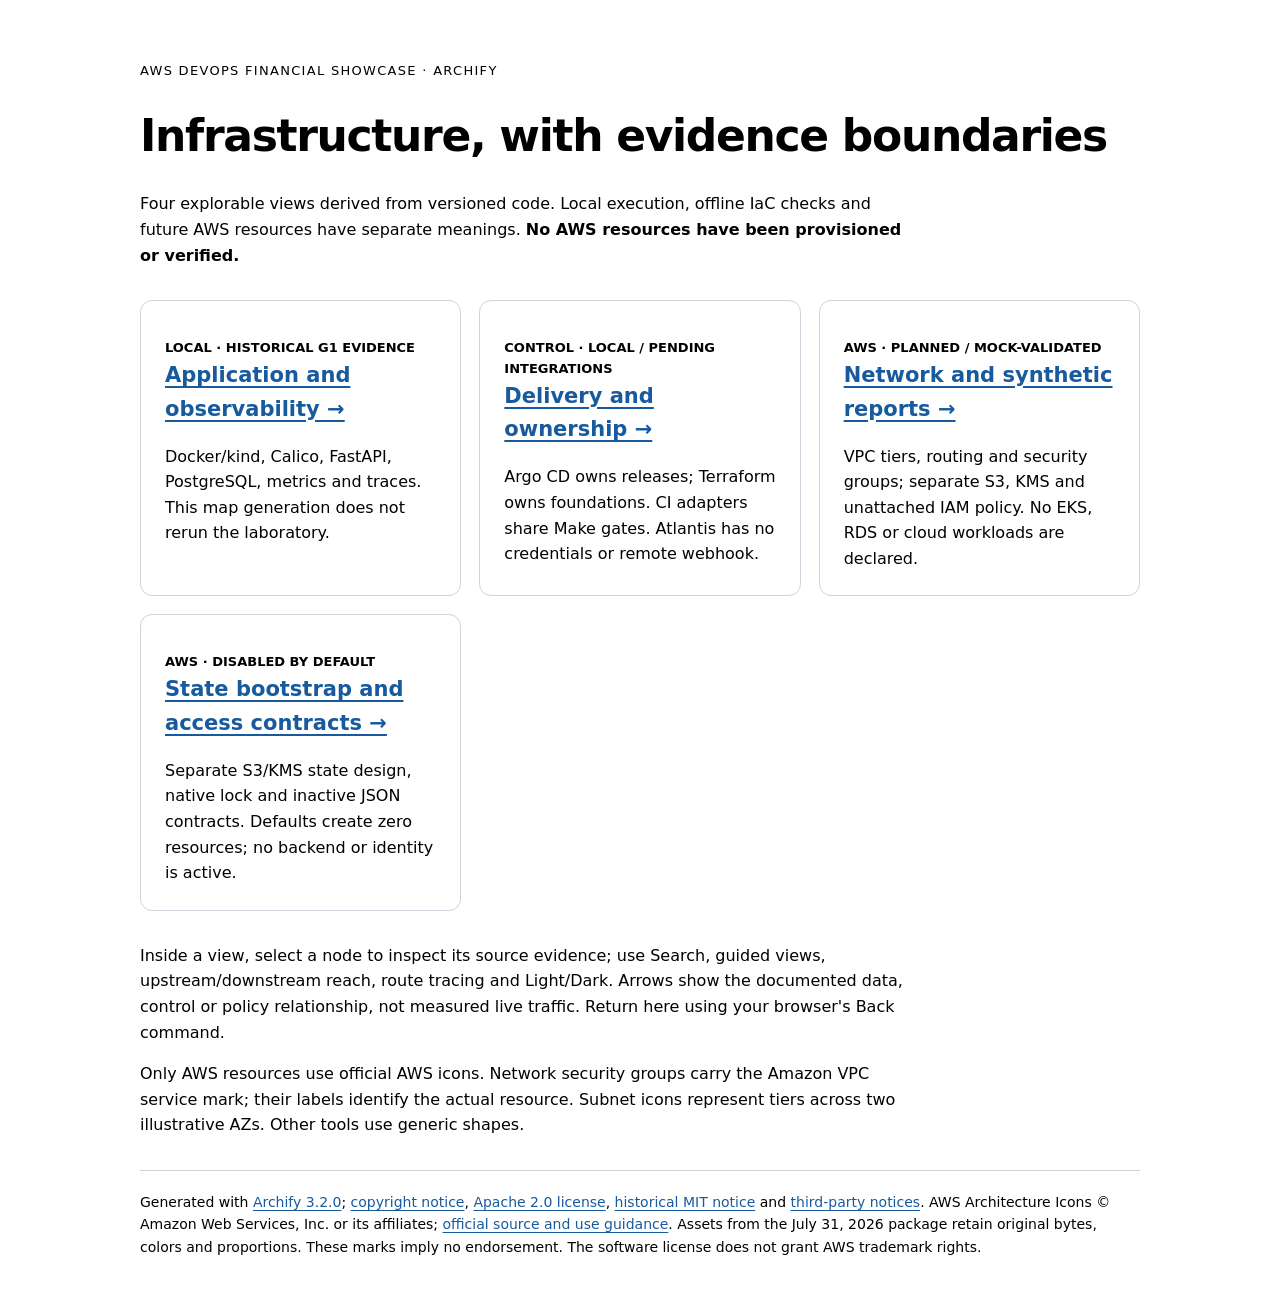
==== docs/diagrams/public/index.html @ 7b6947ad "feat(diagram): add source-backed Archify infrastructure atlas and gates" ====
<!doctype html>
<html lang="en">
<meta charset="utf-8">
<meta name="viewport" content="width=device-width, initial-scale=1">
<title>Infrastructure atlas · Financial Showcase</title>
<style>
  :root { color-scheme: light dark; font: 16px/1.6 system-ui, sans-serif; }
  body { margin: 0 auto; padding: 48px 24px; max-width: 1000px; }
  h1 { font-size: clamp(28px, 5vw, 44px); line-height: 1.15; letter-spacing: -.03em; }
  h2 { margin-top: 0; font-size: 21px; }
  p { max-width: 76ch; }
  a { color: light-dark(#175a9e, #a4d1ff); text-underline-offset: .18em; }
  .eyebrow { font-size: 13px; letter-spacing: .1em; text-transform: uppercase; }
  .views { display: grid; grid-template-columns: repeat(auto-fit, minmax(280px, 1fr)); gap: 18px; margin: 32px 0; }
  article { border: 1px solid light-dark(#ccd3dc, #46505d); border-radius: 12px; padding: 24px; }
  article p { margin-bottom: 0; }
  .state { font-size: 13px; font-weight: 650; }
  footer { border-top: 1px solid light-dark(#ccd3dc, #46505d); margin-top: 32px; padding-top: 20px; font-size: 14px; }
</style>
<main>
  <p class="eyebrow">AWS DevOps Financial Showcase · Archify</p>
  <h1>Infrastructure, with evidence boundaries</h1>
  <p>Four explorable views derived from versioned code. Local execution, offline IaC
    checks and future AWS resources have separate meanings. <strong>No AWS resources
    have been provisioned or verified.</strong></p>
  <div class="views">
    <article>
      <p class="state">LOCAL · HISTORICAL G1 EVIDENCE</p>
      <h2><a href="local.html">Application and observability →</a></h2>
      <p>Docker/kind, Calico, FastAPI, PostgreSQL, metrics and traces.
        This map generation does not rerun the laboratory.</p>
    </article>
    <article>
      <p class="state">CONTROL · LOCAL / PENDING INTEGRATIONS</p>
      <h2><a href="delivery.html">Delivery and ownership →</a></h2>
      <p>Argo CD owns releases; Terraform owns foundations. CI adapters share
        Make gates. Atlantis has no credentials or remote webhook.</p>
    </article>
    <article>
      <p class="state">AWS · PLANNED / MOCK-VALIDATED</p>
      <h2><a href="aws.html">Network and synthetic reports →</a></h2>
      <p>VPC tiers, routing and security groups; separate S3, KMS and unattached
        IAM policy. No EKS, RDS or cloud workloads are declared.</p>
    </article>
    <article>
      <p class="state">AWS · DISABLED BY DEFAULT</p>
      <h2><a href="bootstrap.html">State bootstrap and access contracts →</a></h2>
      <p>Separate S3/KMS state design, native lock and inactive JSON contracts.
        Defaults create zero resources; no backend or identity is active.</p>
    </article>
  </div>
  <p>Inside a view, select a node to inspect its source evidence; use Search,
    guided views, upstream/downstream reach, route tracing and Light/Dark.
    Arrows show the documented data, control or policy relationship, not measured
    live traffic. Return here using your browser's Back command.</p>
  <p>Only AWS resources use official AWS icons. Network security groups carry the
    Amazon VPC service mark; their labels identify the actual resource. Subnet icons
    represent tiers across two illustrative AZs. Other tools use generic shapes.</p>
</main>
<footer>
  Generated with <a href="https://github.com/tt-a1i/archify">Archify 3.2.0</a>;
  <a href="licenses/ARCHIFY-NOTICE">copyright notice</a>,
  <a href="licenses/ARCHIFY-LICENSE">Apache 2.0 license</a>,
  <a href="licenses/ARCHIFY-LICENSE-MIT">historical MIT notice</a> and
  <a href="licenses/ARCHIFY-THIRD_PARTY_NOTICES.md">third-party notices</a>.
  AWS Architecture Icons © Amazon Web Services, Inc. or its affiliates;
  <a href="https://aws.amazon.com/architecture/icons/">official source and use guidance</a>.
  Assets from the July 31, 2026 package retain original bytes, colors and proportions.
  These marks imply no endorsement. The software license does not grant AWS trademark rights.
</footer>
</html>
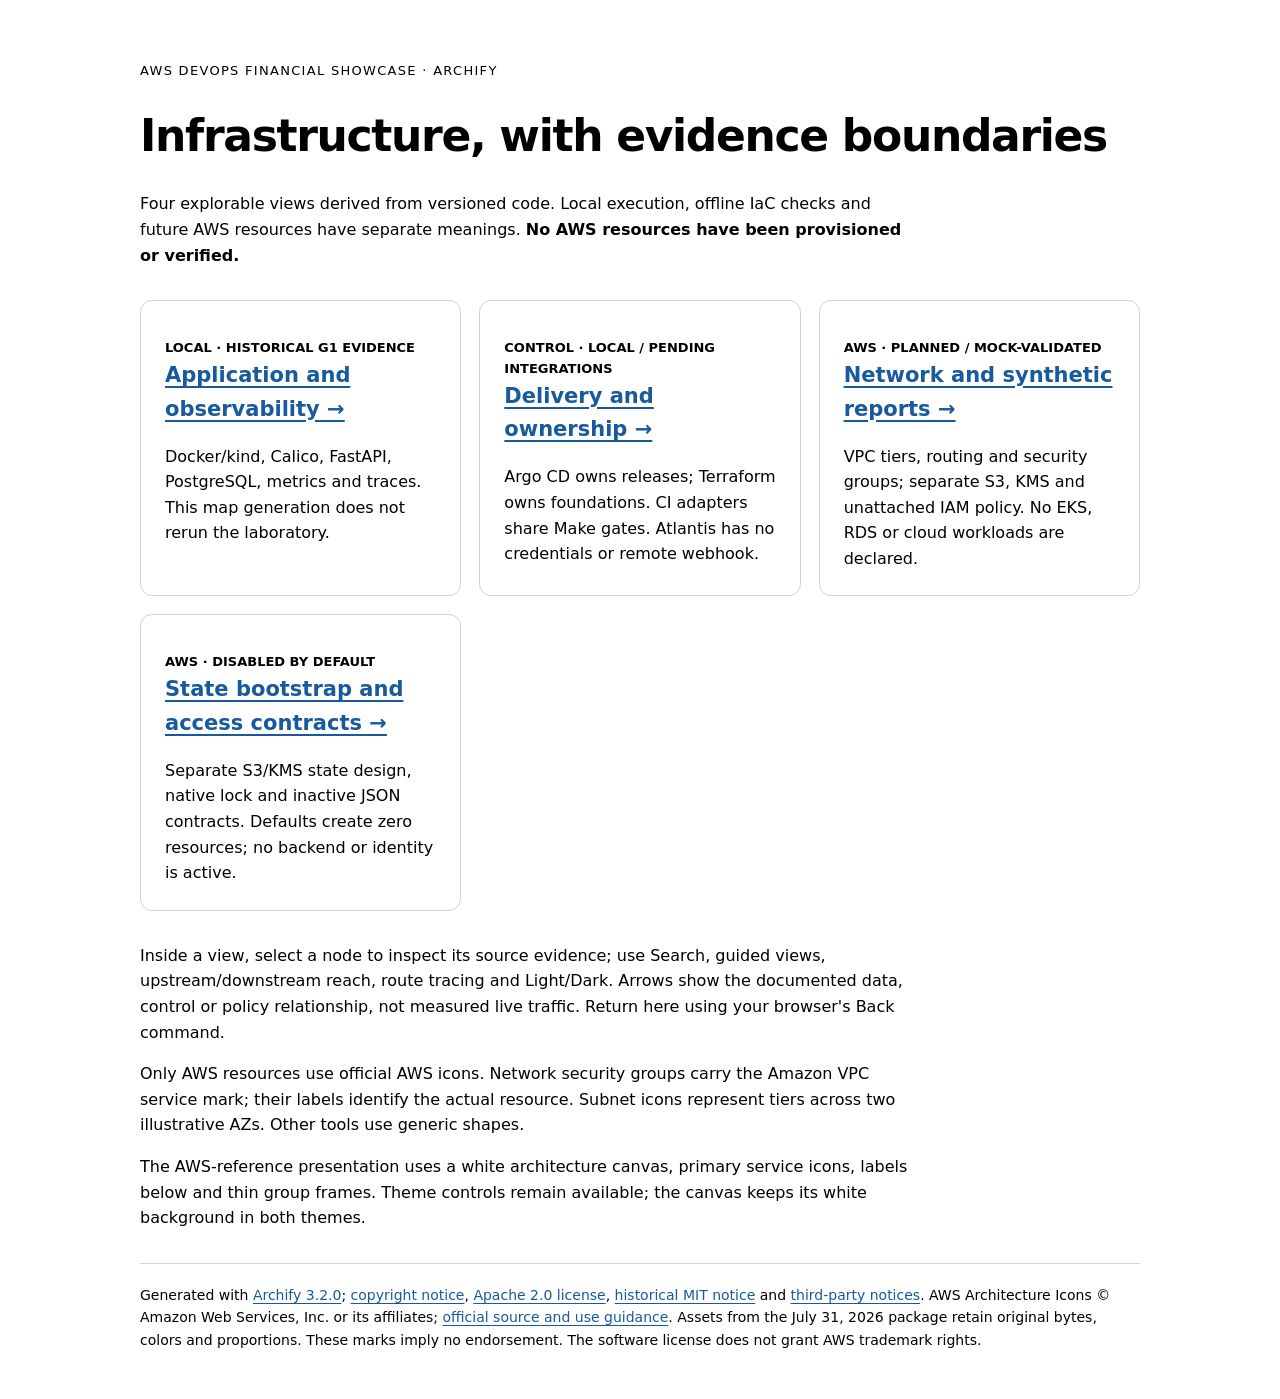
==== commit 579e9660: "feat(diagram): adopt AWS reference presentation" ====
--- a/docs/diagrams/public/index.html
+++ b/docs/diagrams/public/index.html
@@ -56,6 +56,9 @@
   <p>Only AWS resources use official AWS icons. Network security groups carry the
     Amazon VPC service mark; their labels identify the actual resource. Subnet icons
     represent tiers across two illustrative AZs. Other tools use generic shapes.</p>
+  <p>The AWS-reference presentation uses a white architecture canvas, primary service
+    icons, labels below and thin group frames. Theme controls remain available;
+    the canvas keeps its white background in both themes.</p>
 </main>
 <footer>
   Generated with <a href="https://github.com/tt-a1i/archify">Archify 3.2.0</a>;
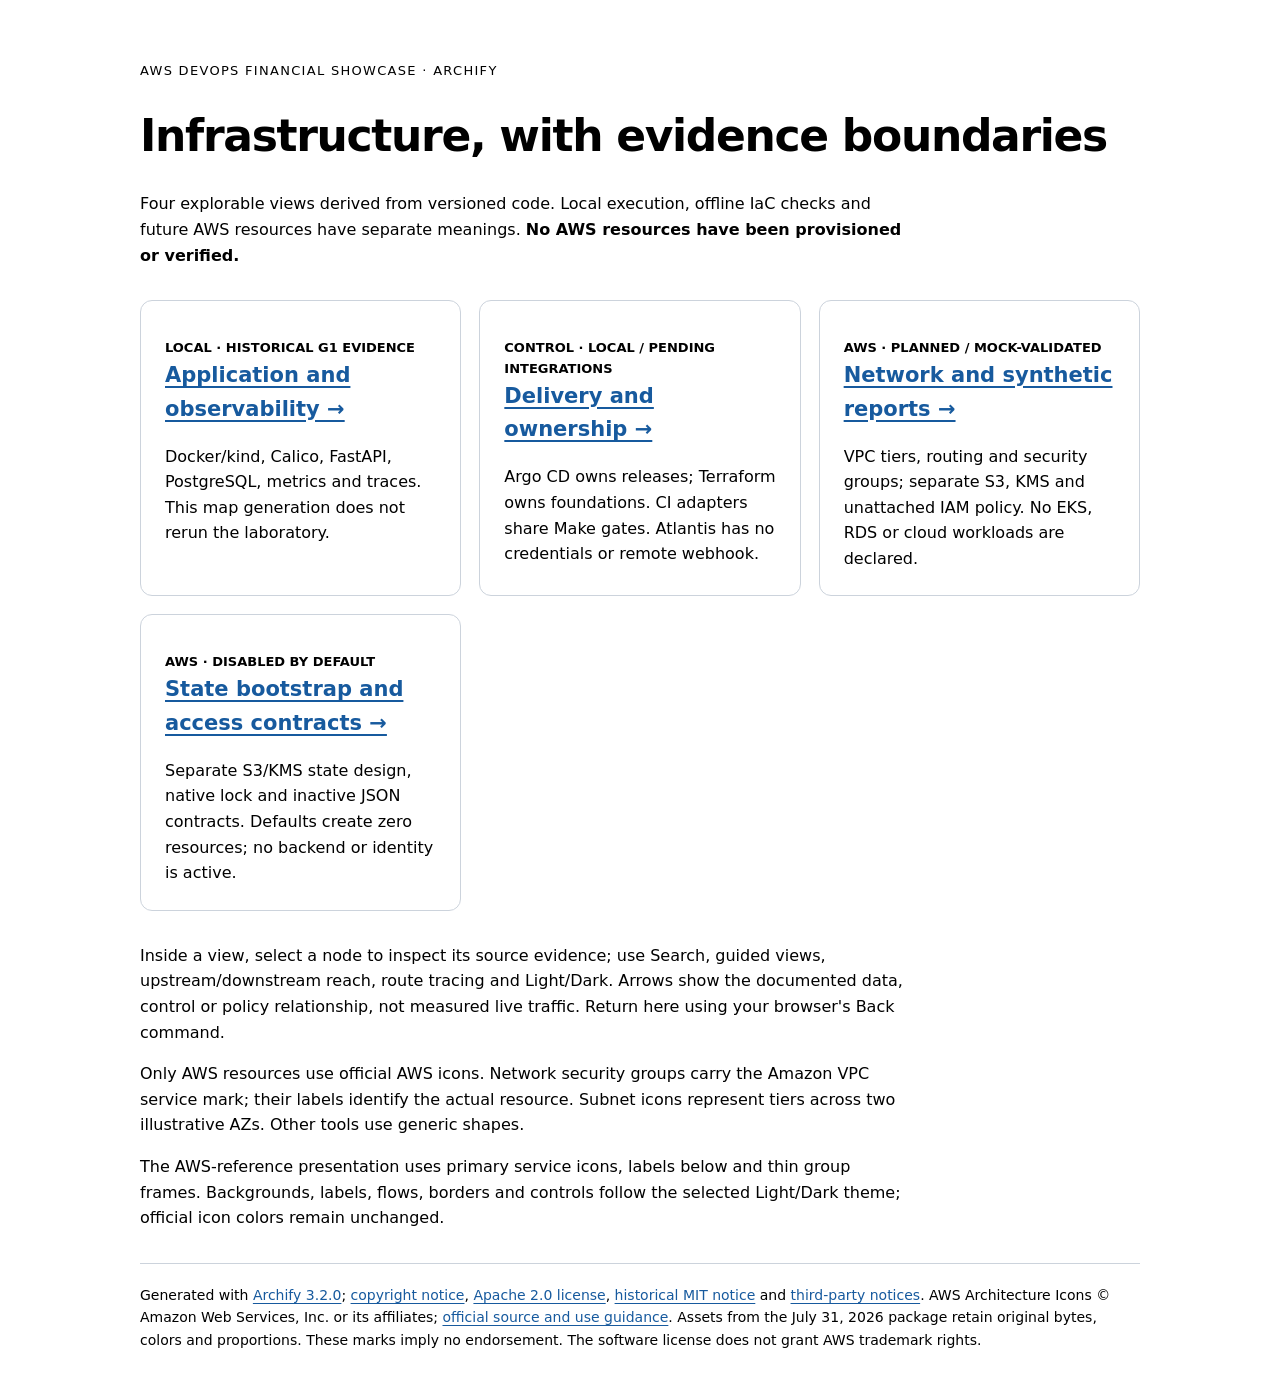
==== commit 6a73081e: "fix(diagram): follow the selected theme throughout the atlas" ====
--- a/docs/diagrams/public/index.html
+++ b/docs/diagrams/public/index.html
@@ -56,9 +56,9 @@
   <p>Only AWS resources use official AWS icons. Network security groups carry the
     Amazon VPC service mark; their labels identify the actual resource. Subnet icons
     represent tiers across two illustrative AZs. Other tools use generic shapes.</p>
-  <p>The AWS-reference presentation uses a white architecture canvas, primary service
-    icons, labels below and thin group frames. Theme controls remain available;
-    the canvas keeps its white background in both themes.</p>
+  <p>The AWS-reference presentation uses primary service icons, labels below and
+    thin group frames. Backgrounds, labels, flows, borders and controls follow
+    the selected Light/Dark theme; official icon colors remain unchanged.</p>
 </main>
 <footer>
   Generated with <a href="https://github.com/tt-a1i/archify">Archify 3.2.0</a>;
